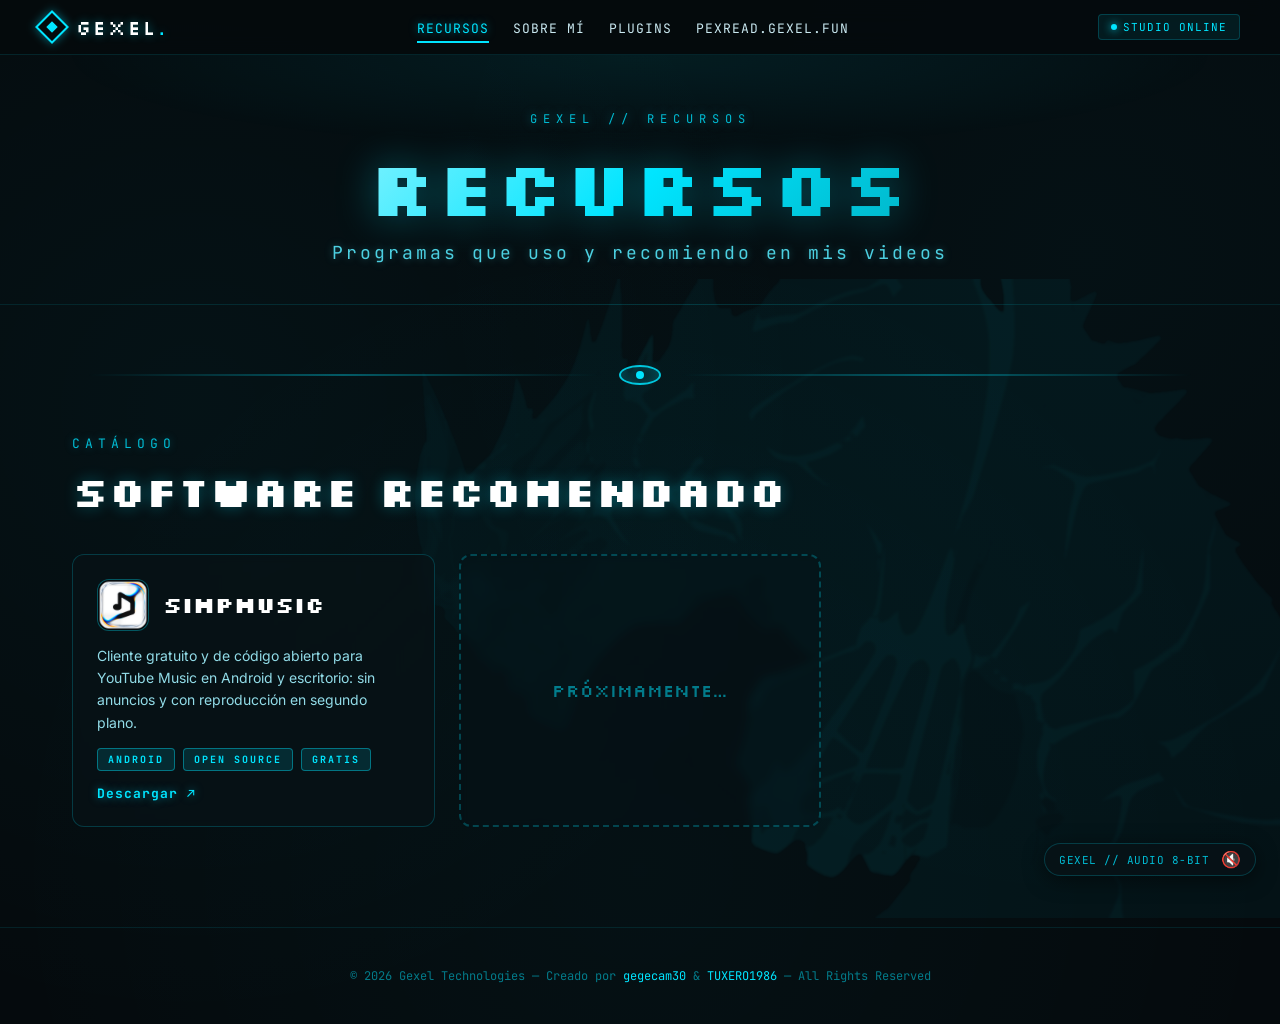
==== index.html @ 9b44a52d "Rediseño: Recursos como portada, Sobre mí y Plugins en páginas propias - index.html: sección Recurso" ====
<!DOCTYPE html>
<html lang="es">
<head>
  <meta charset="UTF-8" />
  <meta name="viewport" content="width=device-width, initial-scale=1.0" />
  <title>Recursos — Gexel</title>

  <link rel="icon" href="icon.ico" type="image/x-icon">

  <link rel="preconnect" href="https://fonts.googleapis.com" />
  <link rel="preconnect" href="https://fonts.gstatic.com" crossorigin />
  <link href="https://fonts.googleapis.com/css2?family=Silkscreen&family=JetBrains+Mono:wght@400;600;700&family=Inter:wght@300;400;500;600;700&display=swap" rel="stylesheet" />
  <link rel="stylesheet" href="site.css">

  <style>
    /* ── Recursos ── */
    .main-wrapper.resources-section {
      position: relative;
      z-index: 1;
    }
    .section-subtitle {
      color: #92dce8;
      font-size: 15px;
      line-height: 1.6;
      margin-bottom: 40px;
    }
    .resources-grid {
      display: grid;
      grid-template-columns: 1fr;
      gap: 24px;
    }
    @media (min-width: 700px)  { .resources-grid { grid-template-columns: repeat(2, 1fr); } }
    @media (min-width: 1020px) { .resources-grid { grid-template-columns: repeat(3, 1fr); } }

    .res-card {
      position: relative;
      display: flex;
      flex-direction: column;
      gap: 14px;
      min-width: 0;
      padding: 24px;
      border-radius: 12px;
      border: 1px solid rgba(0,229,255,0.2);
      background: rgba(8, 18, 23, 0.72);
      backdrop-filter: blur(4px);
      color: inherit;
      text-decoration: none;
      transition: transform 0.3s cubic-bezier(.34,1.56,.64,1), box-shadow 0.3s ease, border-color 0.3s ease;
    }
    .res-card:hover, .res-card:focus-visible {
      transform: translateY(-6px);
      border-color: rgba(0,229,255,0.8);
      box-shadow: 0 0 0 1px rgba(0,229,255,0.5), 0 0 30px rgba(0,229,255,0.25), 0 20px 40px rgba(0,0,0,0.6);
      outline: none;
    }
    .res-head { display: flex; align-items: center; gap: 14px; min-width: 0; }
    .res-icon {
      flex-shrink: 0;
      width: 52px;
      height: 52px;
      border-radius: 12px;
      border: 1px solid rgba(0,229,255,0.35);
      background: #050a0d;
      object-fit: cover;
    }
    .res-name {
      font-family: 'Silkscreen', cursive;
      font-size: 22px;
      color: #ffffff;
      overflow-wrap: anywhere;
    }
    .res-desc { font-size: 14px; color: #92dce8; line-height: 1.6; flex: 1; }
    .res-tags { display: flex; flex-wrap: wrap; gap: 8px; }
    .res-tag {
      font-family: 'JetBrains Mono', monospace;
      font-size: 10px;
      font-weight: bold;
      letter-spacing: 2px;
      text-transform: uppercase;
      background: rgba(0,229,255,0.12);
      border: 1px solid rgba(0,229,255,0.4);
      color: #00e5ff;
      padding: 4px 10px;
      border-radius: 4px;
    }
    .res-cta {
      font-family: 'JetBrains Mono', monospace;
      font-size: 13px;
      font-weight: bold;
      letter-spacing: 1px;
      color: #00e5ff;
      text-shadow: 0 0 8px rgba(0,229,255,0.5);
    }
    .res-card:hover .res-cta { color: #ffffff; }
    .res-card.is-soon {
      border: 2px dashed rgba(0,229,255,0.25);
      background: rgba(8, 18, 23, 0.35);
      align-items: center;
      justify-content: center;
      min-height: 200px;
      text-align: center;
      font-family: 'Silkscreen', cursive;
      font-size: 18px;
      color: rgba(0,229,255,0.5);
    }
    .res-card.is-soon:hover { transform: none; box-shadow: none; border-color: rgba(0,229,255,0.25); }

    .hero.hero-compact { padding: 56px 24px 40px; }
    .hero.hero-compact .hero-byline { margin-bottom: 0; }
    .section-subtitle { margin-bottom: 40px; }
    .res-icon { object-fit: cover; }
    @media (max-width: 640px) {
      .main-wrapper { padding: 0 20px 80px; }
      .hero.hero-compact { padding: 40px 20px 32px; }
    }
  </style>
</head>
<body>

  <div class="bg-silhouette" aria-hidden="true"></div>
  <div id="particles"></div>

  <audio id="bg-music" loop preload="auto"><source src="music/ambient.mp3" type="audio/mpeg"></audio>

  <div class="music-wrapper">
    <span class="music-credit">GEXEL // AUDIO 8-BIT</span>
    <button id="music-toggle" class="music-btn" title="Activar/Silenciar Música">
      <span id="music-icon">🔇</span>
    </button>
  </div>

  <nav class="nav-hud">
    <div class="nav-container">
      <a href="index.html" class="brand-group">
        <div class="brand-cube"></div>
        <div class="brand-title">GEXEL<span>.</span></div>
      </a>

      <ul class="nav-menu">
        <li><a href="index.html" aria-current="page">Recursos</a></li>
        <li><a href="sobre-mi.html">Sobre mí</a></li>
        <li><a href="plugins.html">Plugins</a></li>
        <li><a href="https://pexread.gexel.fun" target="_blank" rel="noopener">pexread.gexel.fun</a></li>
      </ul>

      <div class="nav-badge-status">
        <span class="status-dot-blink"></span>
        <span>STUDIO ONLINE</span>
      </div>
    </div>
  </nav>

  <header class="hero hero-compact">
    <p class="hero-eyebrow">GEXEL // RECURSOS</p>
    <h1 class="hero-title">Recursos</h1>
    <p class="hero-byline">Programas que uso y recomiendo en mis videos</p>
  </header>

  <div class="warden-divider"><div class="divider-eye"></div></div>

  <main class="main-wrapper resources-section">
    <p class="section-eyebrow">Catálogo</p>
    <h2 class="section-headline">Software recomendado</h2>
    <div class="resources-grid" id="resources-grid"></div>
    <noscript><p class="section-subtitle">Activa JavaScript para ver los recursos. Mientras tanto: <a href="https://github.com/maxrave-dev/SimpMusic/releases/latest" style="color:#00e5ff">SimpMusic</a>.</p></noscript>
  </main>

  <footer>
    &copy; 2026 Gexel Technologies &mdash; Creado por <a href="https://github.com/gegecam30" target="_blank" rel="noopener">gegecam30</a> &amp; <a href="https://github.com/TUXERO1986" target="_blank" rel="noopener">TUXERO1986</a> &mdash; All Rights Reserved
  </footer>

  <script src="site.js"></script>
  <script>
    // ─────────────────────────────────────────────────────────────
    // RECURSOS: para agregar un programa nuevo, copia un bloque { ... }
    // dentro de este array y cambia sus datos. Nada más.
    //   name        → nombre que se muestra
    //   description → descripción corta en español
    //   url         → enlace al que va toda la tarjeta (se abre en pestaña nueva)
    //   icon        → URL o ruta (p. ej. 'img/mi-icono.png', guárdalo en img/); si falla, se usa la inicial
    //   tags        → etiquetas pequeñas, ej. ['Android', 'Gratis']
    //   cta         → (opcional) texto del botón, por defecto 'Descargar ↗'
    // La tarjeta "Próximamente…" se agrega sola al final.
    // ─────────────────────────────────────────────────────────────
    const RESOURCES = [
      {
        name: 'SimpMusic',
        description: 'Cliente gratuito y de código abierto para YouTube Music en Android y escritorio: sin anuncios y con reproducción en segundo plano.',
        url: 'https://github.com/maxrave-dev/SimpMusic/releases/latest',
        icon: 'img/simpmusic.png',
        tags: ['Android', 'Open Source', 'Gratis'],
      },
      // { name: '', description: '', url: '', icon: '', tags: [] },
    ];

    (function renderResources() {
      const grid = document.getElementById('resources-grid');
      if (!grid) return;

      RESOURCES.forEach((r) => {
        const a = document.createElement('a');
        a.className = 'res-card';
        a.href = r.url;
        a.target = '_blank';
        a.rel = 'noopener';

        const head = document.createElement('div');
        head.className = 'res-head';

        const img = document.createElement('img');
        img.className = 'res-icon';
        img.alt = '';
        img.loading = 'lazy';
        img.referrerPolicy = 'no-referrer';
        img.onerror = () => {
          const ph = document.createElement('div');
          ph.className = 'res-icon';
          ph.style.cssText = 'display:flex;align-items:center;justify-content:center;font-family:Silkscreen,cursive;font-size:22px;color:#00e5ff';
          ph.textContent = (r.name || '?').charAt(0).toUpperCase();
          img.replaceWith(ph);
        };
        img.src = r.icon || '';

        const name = document.createElement('h3');
        name.className = 'res-name';
        name.textContent = r.name;
        head.append(img, name);

        const desc = document.createElement('p');
        desc.className = 'res-desc';
        desc.textContent = r.description;

        const tags = document.createElement('div');
        tags.className = 'res-tags';
        (r.tags || []).forEach((t) => {
          const span = document.createElement('span');
          span.className = 'res-tag';
          span.textContent = t;
          tags.appendChild(span);
        });

        const cta = document.createElement('span');
        cta.className = 'res-cta';
        cta.textContent = r.cta || 'Descargar ↗';

        a.append(head, desc, tags, cta);
        grid.appendChild(a);
      });

      const soon = document.createElement('div');
      soon.className = 'res-card is-soon';
      soon.textContent = 'Próximamente…';
      grid.appendChild(soon);
    })();

  </script>
</body>
</html>
---- site.css ----
/* CSS compartido del sitio Gexel (index, sobre-mi, plugins) */
  *, *::before, *::after { 
    box-sizing: border-box; 
    margin: 0; 
    padding: 0; 
  }

  /* ── Custom Fonts ── */
  @font-face { 
    font-family: 'Galactic'; 
    src: url('fonts/minecraft-enchantment.ttf') format('truetype'); 
  }

  :root {
    --bg: #050a0d;
    --bg-card: #081217;
    --cyan: #00e5ff;
    --cyan-dim: #00bcd4;
    --cyan-glow: rgba(0, 229, 255, 0.45);
    --border-cyan: rgba(0, 229, 255, 0.2);
    --border-hover: rgba(0, 229, 255, 0.8);
    --text-main: #c9e8f0;
    --text-light: #ffffff;
    --text-muted: #5e8c97;
  }

  body {
    background: var(--bg);
    color: var(--text-main);
    font-family: 'Inter', sans-serif;
    min-height: 100vh;
    overflow-x: hidden;
    background-image: 
    radial-gradient(circle at 15% 40%, rgba(0, 229, 255, 0.04) 0%, transparent 50%),
    radial-gradient(circle at 85% 25%, rgba(0, 188, 212, 0.04) 0%, transparent 50%),
    radial-gradient(circle at 50% 85%, rgba(0, 229, 255, 0.03) 0%, transparent 60%);
    position: relative;
  }
  /* ── Floating Particles ── */
  #particles { 
    position: fixed; 
    inset: 0; 
    pointer-events: none; 
    z-index: 0; 
  }
  
  .particle {
    position: absolute; 
    width: 3px; 
    height: 3px; 
    background: var(--cyan);
    border-radius: 50%; 
    opacity: 0; 
    box-shadow: 0 0 8px 2px rgba(0, 229, 255, 0.6);
    animation: floatUp linear infinite;
  }
  
  @keyframes floatUp {
    0%   { transform: translateY(100vh) translateX(0px); opacity: 0; }
    10%  { opacity: 0.8; }
    90%  { opacity: 0.3; }
    100% { transform: translateY(-120px) translateX(40px); opacity: 0; }
  }

  /* ── Audio Control Widget ── */
  .music-wrapper {
    position: fixed;
    bottom: 24px;
    right: 24px;
    z-index: 100;
    display: flex;
    align-items: center;
    gap: 12px;
    background: rgba(8, 18, 23, 0.85);
    border: 1px solid var(--border-cyan);
    padding: 6px 14px;
    border-radius: 30px;
    backdrop-filter: blur(8px);
    box-shadow: 0 4px 20px rgba(0, 0, 0, 0.5);
    transition: all 0.3s ease;
  }

  .music-wrapper.is-active {
    border-color: var(--cyan);
    box-shadow: 0 0 15px rgba(0, 229, 255, 0.3);
  }

  .music-credit {
    font-family: 'JetBrains Mono', monospace;
    font-size: 11px;
    color: var(--cyan-dim);
    letter-spacing: 0.5px;
  }

  .music-btn {
    background: transparent;
    border: none;
    font-size: 16px;
    cursor: pointer;
    display: flex;
    align-items: center;
    justify-content: center;
    transition: transform 0.2s;
  }

  .music-btn:hover {
    transform: scale(1.15);
  }

  /* ── Top Navigation HUD (compartida) ── */
  .nav-hud {
    position: sticky;
    top: 0;
    z-index: 90;
    backdrop-filter: blur(12px);
    background: rgba(5, 10, 13, 0.82);
    border-bottom: 1px solid rgba(0, 229, 255, 0.12);
    padding: 14px 32px;
  }
  .nav-container {
    max-width: 1200px;
    margin: 0 auto;
    display: flex;
    align-items: center;
    justify-content: space-between;
    gap: 16px;
  }
  .brand-group { display: flex; align-items: center; gap: 12px; text-decoration: none; }
  .brand-cube {
    width: 24px; height: 24px;
    border: 2px solid var(--cyan);
    box-shadow: 0 0 10px var(--cyan-glow);
    display: flex; align-items: center; justify-content: center;
    transform: rotate(45deg);
  }
  .brand-cube::after { content: ''; width: 8px; height: 8px; background: var(--cyan); }
  .brand-title {
    font-family: 'Silkscreen', cursive;
    font-size: 20px; letter-spacing: 2px;
    color: var(--text-light);
    text-shadow: 0 0 10px var(--cyan-glow);
  }
  .brand-title span { color: var(--cyan); }
  .nav-menu { display: flex; align-items: center; gap: 24px; list-style: none; }
  .nav-menu a {
    font-family: 'JetBrains Mono', monospace;
    font-size: 13px;
    color: var(--text-main);
    text-decoration: none;
    letter-spacing: 1px;
    text-transform: uppercase;
    padding: 4px 0;
    border-bottom: 2px solid transparent;
    transition: color 0.2s ease, border-color 0.2s ease;
  }
  .nav-menu a:hover { color: var(--cyan); text-shadow: 0 0 8px rgba(0, 229, 255, 0.6); }
  .nav-menu a[aria-current="page"] {
    color: var(--cyan);
    border-bottom-color: var(--cyan);
    text-shadow: 0 0 8px rgba(0, 229, 255, 0.5);
  }
  .nav-badge-status {
    display: inline-flex; align-items: center; gap: 6px;
    background: rgba(0, 229, 255, 0.08);
    border: 1px solid var(--border-cyan);
    padding: 5px 12px; border-radius: 4px;
    font-family: 'JetBrains Mono', monospace;
    font-size: 11px; color: var(--cyan);
    text-transform: uppercase; letter-spacing: 1px;
  }
  .status-dot-blink {
    width: 6px; height: 6px; border-radius: 50%;
    background: var(--cyan); box-shadow: 0 0 8px var(--cyan);
    animation: blink 1.8s infinite;
  }
  @media (max-width: 1000px) { .nav-badge-status { display: none; } }
  @media (max-width: 760px) {
    .nav-hud { padding: 10px 16px; }
    .nav-container { flex-wrap: wrap; justify-content: center; row-gap: 8px; }
    .nav-menu { width: 100%; flex-wrap: wrap; justify-content: center; gap: 4px 16px; }
    .nav-menu a { font-size: 12px; }
  }
  /* ── Hero Section (Non-Generic HUD Style) ── */
  .hero {
    position: relative;
    z-index: 1;
    padding: 80px 24px 60px;
    text-align: center;
    background: radial-gradient(ellipse 65% 55% at 50% 0%, rgba(0, 229, 255, 0.08) 0%, transparent 70%);
    border-bottom: 1px solid rgba(0, 229, 255, 0.1);
  }

  .hero-eyebrow {
    font-family: 'JetBrains Mono', monospace;
    font-size: 12px;
    letter-spacing: 6px;
    color: var(--cyan-dim);
    text-transform: uppercase;
    margin-bottom: 18px;
    text-shadow: 0 0 10px rgba(0, 188, 212, 0.5);
  }

  .hero-title {
    font-family: 'Silkscreen', cursive;
    font-size: clamp(38px, 6vw, 76px);
    letter-spacing: 2px;
    line-height: 1.1;
    margin-bottom: 12px;
    background: linear-gradient(135deg, #ffffff 0%, #00e5ff 50%, #00838f 100%);
    -webkit-background-clip: text;
    -webkit-text-fill-color: transparent;
    background-clip: text;
    filter: drop-shadow(0 0 20px rgba(0, 229, 255, 0.35));
  }

  .hero-byline {
    font-family: 'JetBrains Mono', monospace;
    font-size: clamp(14px, 1.8vw, 18px);
    letter-spacing: 3px;
    color: #4dd0e1;
    margin-bottom: 40px;
    text-shadow: 0 0 8px rgba(77, 208, 225, 0.4);
  }

  /* ── Hero Intro Terminal Box (Custom Interactive) ── */
  .hero-intro-box {
    margin: 0 auto;
    max-width: 760px;
    min-height: 96px;
    background: rgba(0, 229, 255, 0.03);
    border: 1px solid rgba(0, 229, 255, 0.2);
    border-radius: 8px;
    padding: 24px 36px;
    display: flex;
    align-items: center;
    justify-content: center;
    box-shadow: inset 0 0 25px rgba(0, 229, 255, 0.03), 0 0 25px rgba(0, 0, 0, 0.6);
    position: relative;
  }

  .intro-text {
    font-family: 'Inter', sans-serif;
    font-size: 16px;
    line-height: 1.8;
    color: #bdf2fb;
    letter-spacing: 0.3px;
  }

  .cursor-blink {
    display: inline-block;
    width: 8px;
    height: 1em;
    background: var(--cyan);
    margin-left: 4px;
    vertical-align: middle;
    animation: blink 0.8s step-end infinite;
    box-shadow: 0 0 8px var(--cyan);
  }

  @keyframes blink {
    0%, 100% { opacity: 1; }
    50% { opacity: 0; }
  }

  .is-enchanting {
    font-family: 'Galactic', sans-serif !important;
    font-size: 19px;
    letter-spacing: 3px;
  }

  /* Note block easter egg */
  .note-block-container {
    position: absolute;
    left: -90px;
    top: 50%;
    transform: translateY(-50%);
    display: flex;
    flex-direction: column;
    align-items: center;
    gap: 6px;
    z-index: 10;
  }

  .click-me-text {
    font-family: 'Silkscreen', cursive;
    font-size: 10px;
    color: var(--cyan);
    text-shadow: 0 0 8px rgba(0, 229, 255, 0.6);
    animation: bounceText 1.5s infinite;
  }

  @keyframes bounceText {
    0%, 100% { transform: translateY(0); }
    50% { transform: translateY(-4px); }
  }

  .note-block {
    width: 56px;
    height: 56px;
    background-image: url('note-block.png');
    background-size: cover;
    image-rendering: pixelated;
    cursor: pointer;
    transition: filter 0.2s, transform 0.2s;
  }

  .note-block:hover {
    filter: brightness(1.25);
    transform: scale(1.05);
  }

  .note-block.hit {
    animation: blockJump 0.2s ease-out;
  }

  @keyframes blockJump {
    0% { transform: translateY(0); }
    50% { transform: translateY(-12px); }
    100% { transform: translateY(0); }
  }

  .pixel-sprite {
    position: absolute;
    right: -36px;
    top: -28px;
    width: 64px;
    height: 64px;
    background: url('sprite.png') left center;
    animation: playSprite 0.8s steps(4) infinite;
    z-index: 5;
    filter: drop-shadow(0 0 8px rgba(0, 229, 255, 0.5));
  }

  @keyframes playSprite {
    100% { background-position: -256px; }
  }

  /* ── Warden Glowing Eye Divider ── */
  .warden-divider {
    position: relative;
    z-index: 1;
    display: flex;
    align-items: center;
    gap: 20px;
    padding: 0 48px;
    margin: 60px 0 50px;
    max-width: 1200px;
    margin-left: auto;
    margin-right: auto;
  }

  .warden-divider::before,
  .warden-divider::after {
    content: '';
    flex: 1;
    height: 2px;
    background: linear-gradient(90deg, transparent, rgba(0,229,255,0.35), transparent);
  }

  .divider-eye {
    flex-shrink: 0;
    width: 42px;
    height: 20px;
    border: 2px solid rgba(0, 229, 255, 0.85);
    border-radius: 50%;
    position: relative;
    box-shadow: 0 0 15px rgba(0, 229, 255, 0.25) inset;
  }

  .divider-eye::after {
    content: '';
    position: absolute;
    top: 50%;
    left: 50%;
    transform: translate(-50%, -50%);
    width: 8px;
    height: 8px;
    background: var(--cyan);
    border-radius: 50%;
    animation: eyePulse 3s ease-in-out infinite;
  }

  @keyframes eyePulse {
    0%, 100% { opacity: 1; box-shadow: 0 0 10px var(--cyan), 0 0 20px rgba(0,229,255,0.7); }
    50% { opacity: 0.15; box-shadow: none; }
  }
  /* ── Main Container ── */
  .main-wrapper {
    max-width: 1200px;
    margin: 0 auto;
    padding: 0 32px 100px;
    position: relative;
    z-index: 1;
  }

  /* Section Labels & Headers */
  .section-eyebrow {
    font-family: 'JetBrains Mono', monospace;
    font-size: 13px;
    letter-spacing: 5px;
    color: var(--cyan-dim);
    text-transform: uppercase;
    margin-bottom: 12px;
    text-shadow: 0 0 8px rgba(0, 188, 212, 0.4);
  }

  .section-headline {
    font-family: 'Silkscreen', cursive;
    font-size: clamp(28px, 4vw, 42px);
    color: #ffffff;
    margin-bottom: 36px;
    text-shadow: 0 0 15px rgba(0, 229, 255, 0.3);
  }
  .action-btn-primary {
    display: inline-flex;
    align-items: center;
    gap: 8px;
    padding: 12px 24px;
    background: var(--cyan);
    color: #050a0d;
    font-family: 'JetBrains Mono', monospace;
    font-size: 13px;
    font-weight: 700;
    text-decoration: none;
    text-transform: uppercase;
    letter-spacing: 1px;
    border-radius: 4px;
    transition: all 0.25s ease;
    box-shadow: 0 0 15px rgba(0, 229, 255, 0.35);
    border: none;
    cursor: pointer;
  }

  .action-btn-primary:hover {
    background: #fff;
    box-shadow: 0 0 25px rgba(0, 229, 255, 0.6);
    transform: translateY(-2px);
  }

  .action-btn-outline {
    display: inline-flex;
    align-items: center;
    gap: 8px;
    padding: 12px 20px;
    background: rgba(5, 10, 13, 0.85);
    border: 1px solid var(--border-cyan);
    color: var(--cyan);
    font-family: 'JetBrains Mono', monospace;
    font-size: 13px;
    text-decoration: none;
    text-transform: uppercase;
    letter-spacing: 1px;
    border-radius: 4px;
    transition: all 0.25s ease;
  }

  .action-btn-outline:hover {
    border-color: var(--cyan);
    background: rgba(0, 229, 255, 0.08);
    transform: translateY(-2px);
  }
  /* ── Modal Copy Email ── */
  .modal-overlay {
    position: fixed;
    inset: 0;
    background: rgba(3, 8, 11, 0.92);
    backdrop-filter: blur(8px);
    z-index: 999;
    display: flex;
    align-items: center;
    justify-content: center;
    opacity: 0;
    pointer-events: none;
    transition: opacity 0.3s ease;
  }

  .modal-overlay.active {
    opacity: 1;
    pointer-events: auto;
  }

  .modal-content {
    background: #081217;
    border: 2px solid var(--cyan);
    border-radius: 12px;
    padding: 40px;
    text-align: center;
    max-width: 480px;
    width: 90%;
    box-shadow: 0 0 45px rgba(0, 229, 255, 0.25);
  }

  .modal-title {
    font-family: 'Silkscreen', cursive;
    font-size: 22px;
    color: #fff;
    margin-bottom: 12px;
  }

  .modal-msg {
    font-size: 14px;
    color: #bdf2fb;
    margin-bottom: 24px;
  }

  .copy-input-row {
    display: flex;
    border: 1px solid var(--border-cyan);
    border-radius: 4px;
    overflow: hidden;
    margin-bottom: 24px;
  }

  .copy-input {
    flex: 1;
    padding: 12px;
    background: rgba(0, 0, 0, 0.5);
    border: none;
    color: var(--cyan);
    font-family: 'JetBrains Mono', monospace;
    font-size: 13px;
    outline: none;
  }

  .copy-action-btn {
    background: var(--cyan);
    color: #050a0d;
    border: none;
    padding: 0 20px;
    font-family: 'Silkscreen', cursive;
    font-size: 12px;
    cursor: pointer;
    transition: background 0.2s;
  }

  .copy-action-btn:hover {
    background: #fff;
  }

  .modal-close-link {
    background: transparent;
    border: none;
    color: rgba(0, 229, 255, 0.5);
    font-family: 'JetBrains Mono', monospace;
    font-size: 11px;
    cursor: pointer;
    text-decoration: underline;
  }
  /* ── Footer ── */
  footer {
    text-align: center;
    padding: 40px 20px;
    border-top: 1px solid rgba(0,229,255,0.1);
    font-family: 'JetBrains Mono', monospace;
    font-size: 12px;
    color: rgba(0,229,255,0.5);
    position: relative;
    z-index: 1;
  }

  footer a {
    color: var(--cyan);
    text-decoration: none;
  }

  /* ── Silueta decorativa de fondo ── */
  .bg-silhouette {
    position: fixed;
    right: -4vw;
    bottom: -2vh;
    width: min(75vw, 1100px);
    aspect-ratio: 1100 / 732;
    background: url('img/kaiju-silhouette.png') no-repeat right bottom / contain;
    opacity: 0.07;
    pointer-events: none;
    z-index: 0;
  }
  @media (max-width: 640px) {
    .bg-silhouette { width: 150vw; right: -45vw; opacity: 0.06; }
  }

  @media (max-width: 860px) {
    .note-block-container { display: none; }
    .pixel-sprite { display: none; }
    .warden-divider { padding: 0 20px; }
  }
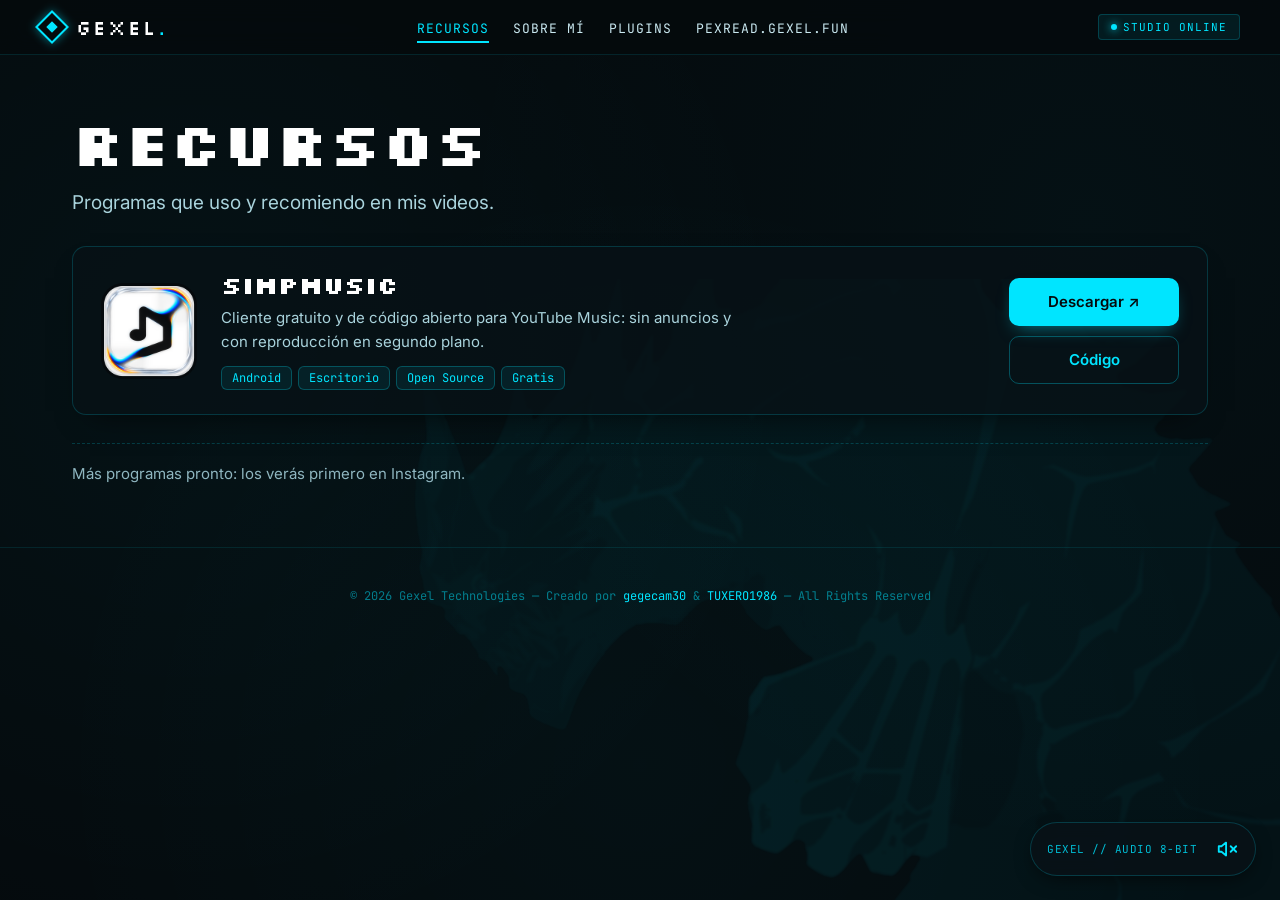
==== commit 42f84045: "Pulido de diseño: Recursos mobile-first y capa compartida - Recursos: un solo título, fila de SimpMu" ====
--- a/index.html
+++ b/index.html
@@ -4,115 +4,205 @@
   <meta charset="UTF-8" />
   <meta name="viewport" content="width=device-width, initial-scale=1.0" />
   <title>Recursos — Gexel</title>
+  <meta name="description" content="Programas que uso y recomiendo en mis videos." />
 
   <link rel="icon" href="icon.ico" type="image/x-icon">
 
   <link rel="preconnect" href="https://fonts.googleapis.com" />
   <link rel="preconnect" href="https://fonts.gstatic.com" crossorigin />
-  <link href="https://fonts.googleapis.com/css2?family=Silkscreen&family=JetBrains+Mono:wght@400;600;700&family=Inter:wght@300;400;500;600;700&display=swap" rel="stylesheet" />
+  <link href="https://fonts.googleapis.com/css2?family=Silkscreen&family=JetBrains+Mono:wght@400;600&family=Inter:wght@400;500;600;700&display=swap" rel="stylesheet" />
   <link rel="stylesheet" href="site.css">
 
   <style>
-    /* ── Recursos ── */
-    .main-wrapper.resources-section {
+    :root {
+      --ease-out: cubic-bezier(0.16, 1, 0.3, 1);
+      --text-soft: #a9d3dc;   /* ~11:1 sobre #050a0d */
+    }
+
+    /* ── Cabecera de página ── */
+    .page-head {
       position: relative;
       z-index: 1;
-    }
-    .section-subtitle {
-      color: #92dce8;
+      max-width: 1200px;
+      margin: 0 auto;
+      padding: 56px 32px 28px;
+    }
+    .page-title {
+      font-family: 'Silkscreen', cursive;
+      font-size: clamp(34px, 7vw, 60px);
+      line-height: 1.05;
+      letter-spacing: 0;
+      color: #fff;
+      margin-bottom: 14px;
+      text-wrap: balance;
+    }
+    .page-lede {
+      font-family: 'Inter', sans-serif;
+      font-size: clamp(16px, 2.2vw, 19px);
+      line-height: 1.6;
+      color: var(--text-soft);
+      max-width: 52ch;
+    }
+
+    /* ── Lista de recursos ── */
+    .resources {
+      position: relative;
+      z-index: 1;
+      max-width: 1200px;
+      margin: 0 auto;
+      padding: 0 32px 64px;
+    }
+    .res-filters {
+      display: flex;
+      flex-wrap: wrap;
+      gap: 8px;
+      margin-bottom: 20px;
+    }
+    .res-filters[hidden] { display: none; }
+    .chip-btn {
+      font-family: 'Inter', sans-serif;
+      font-size: 14px;
+      font-weight: 500;
+      min-height: 40px;
+      padding: 0 16px;
+      border-radius: 999px;
+      border: 1px solid rgba(0, 229, 255, 0.25);
+      background: transparent;
+      color: var(--text-soft);
+      cursor: pointer;
+      transition: background 0.2s ease, color 0.2s ease, border-color 0.2s ease;
+    }
+    .chip-btn:hover { border-color: rgba(0, 229, 255, 0.6); color: #fff; }
+    .chip-btn[aria-pressed="true"] { background: var(--cyan); color: #050a0d; border-color: var(--cyan); font-weight: 600; }
+
+    .res-list { display: grid; grid-template-columns: 1fr; gap: 16px; }
+
+    .res {
+      display: grid;
+      grid-template-columns: 72px 1fr;
+      gap: 16px 18px;
+      align-items: start;
+      padding: 20px;
+      background: rgba(8, 18, 23, 0.82);
+      border: 1px solid rgba(0, 229, 255, 0.18);
+      border-radius: 14px;
+      box-shadow: 0 14px 30px -18px rgba(0, 0, 0, 0.8);
+      transition: transform 0.25s var(--ease-out), border-color 0.25s ease, box-shadow 0.25s ease;
+    }
+    .res:hover {
+      transform: translateY(-2px);
+      border-color: rgba(0, 229, 255, 0.5);
+      box-shadow: 0 18px 34px -16px rgba(0, 0, 0, 0.9);
+    }
+    .res[hidden] { display: none; }
+    .res-icon {
+      width: 72px;
+      height: 72px;
+      border-radius: 16px;
+      object-fit: cover;
+      background: #050a0d;
+      transition: transform 0.4s var(--ease-out);
+    }
+    .res:hover .res-icon { transform: scale(1.04); }
+    .res-icon.is-fallback {
+      display: flex; align-items: center; justify-content: center;
+      font-family: 'Silkscreen', cursive; font-size: 30px; color: var(--cyan);
+      border: 1px solid rgba(0, 229, 255, 0.3);
+    }
+    .res-body { min-width: 0; }
+    .res-name {
+      font-family: 'Silkscreen', cursive;
+      font-size: 24px;
+      line-height: 1.2;
+      color: #fff;
+      margin-bottom: 6px;
+      overflow-wrap: anywhere;
+    }
+    .res-desc {
       font-size: 15px;
       line-height: 1.6;
-      margin-bottom: 40px;
-    }
-    .resources-grid {
-      display: grid;
-      grid-template-columns: 1fr;
-      gap: 24px;
-    }
-    @media (min-width: 700px)  { .resources-grid { grid-template-columns: repeat(2, 1fr); } }
-    @media (min-width: 1020px) { .resources-grid { grid-template-columns: repeat(3, 1fr); } }
-
-    .res-card {
-      position: relative;
-      display: flex;
-      flex-direction: column;
-      gap: 14px;
-      min-width: 0;
-      padding: 24px;
-      border-radius: 12px;
-      border: 1px solid rgba(0,229,255,0.2);
-      background: rgba(8, 18, 23, 0.72);
-      backdrop-filter: blur(4px);
-      color: inherit;
-      text-decoration: none;
-      transition: transform 0.3s cubic-bezier(.34,1.56,.64,1), box-shadow 0.3s ease, border-color 0.3s ease;
-    }
-    .res-card:hover, .res-card:focus-visible {
-      transform: translateY(-6px);
-      border-color: rgba(0,229,255,0.8);
-      box-shadow: 0 0 0 1px rgba(0,229,255,0.5), 0 0 30px rgba(0,229,255,0.25), 0 20px 40px rgba(0,0,0,0.6);
-      outline: none;
-    }
-    .res-head { display: flex; align-items: center; gap: 14px; min-width: 0; }
-    .res-icon {
-      flex-shrink: 0;
-      width: 52px;
-      height: 52px;
-      border-radius: 12px;
-      border: 1px solid rgba(0,229,255,0.35);
-      background: #050a0d;
-      object-fit: cover;
-    }
-    .res-name {
-      font-family: 'Silkscreen', cursive;
-      font-size: 22px;
-      color: #ffffff;
-      overflow-wrap: anywhere;
-    }
-    .res-desc { font-size: 14px; color: #92dce8; line-height: 1.6; flex: 1; }
-    .res-tags { display: flex; flex-wrap: wrap; gap: 8px; }
+      color: var(--text-soft);
+      max-width: 60ch;
+      margin-bottom: 12px;
+    }
+    .res-tags { display: flex; flex-wrap: wrap; gap: 6px; list-style: none; }
     .res-tag {
       font-family: 'JetBrains Mono', monospace;
-      font-size: 10px;
-      font-weight: bold;
-      letter-spacing: 2px;
-      text-transform: uppercase;
-      background: rgba(0,229,255,0.12);
-      border: 1px solid rgba(0,229,255,0.4);
-      color: #00e5ff;
-      padding: 4px 10px;
-      border-radius: 4px;
-    }
-    .res-cta {
-      font-family: 'JetBrains Mono', monospace;
-      font-size: 13px;
-      font-weight: bold;
-      letter-spacing: 1px;
-      color: #00e5ff;
-      text-shadow: 0 0 8px rgba(0,229,255,0.5);
-    }
-    .res-card:hover .res-cta { color: #ffffff; }
-    .res-card.is-soon {
-      border: 2px dashed rgba(0,229,255,0.25);
-      background: rgba(8, 18, 23, 0.35);
+      font-size: 12px;
+      color: var(--cyan);
+      background: rgba(0, 229, 255, 0.08);
+      border: 1px solid rgba(0, 229, 255, 0.25);
+      padding: 3px 10px;
+      border-radius: 6px;
+    }
+    .res-actions {
+      grid-column: 1 / -1;
+      display: flex;
+      gap: 10px;
+    }
+    .btn {
+      display: inline-flex;
       align-items: center;
       justify-content: center;
-      min-height: 200px;
-      text-align: center;
-      font-family: 'Silkscreen', cursive;
-      font-size: 18px;
-      color: rgba(0,229,255,0.5);
-    }
-    .res-card.is-soon:hover { transform: none; box-shadow: none; border-color: rgba(0,229,255,0.25); }
-
-    .hero.hero-compact { padding: 56px 24px 40px; }
-    .hero.hero-compact .hero-byline { margin-bottom: 0; }
-    .section-subtitle { margin-bottom: 40px; }
-    .res-icon { object-fit: cover; }
+      gap: 8px;
+      min-height: 48px;
+      padding: 0 22px;
+      border-radius: 10px;
+      font-family: 'Inter', sans-serif;
+      font-size: 15px;
+      font-weight: 600;
+      text-decoration: none;
+      transition: transform 0.18s var(--ease-out), background 0.2s ease, border-color 0.2s ease, box-shadow 0.2s ease;
+    }
+    .btn-primary {
+      flex: 1;
+      background: var(--cyan);
+      color: #050a0d;
+      box-shadow: 0 8px 18px -8px rgba(0, 229, 255, 0.55);
+    }
+    .btn-primary:hover { background: #5cf0ff; transform: translateY(-1px); box-shadow: 0 12px 22px -8px rgba(0, 229, 255, 0.6); }
+    .btn-primary:active { transform: translateY(1px) scale(0.98); box-shadow: none; }
+    .btn-quiet {
+      color: var(--cyan);
+      border: 1px solid rgba(0, 229, 255, 0.3);
+      background: transparent;
+    }
+    .btn-quiet:hover { background: rgba(0, 229, 255, 0.1); border-color: rgba(0, 229, 255, 0.6); }
+    .btn-quiet:active { transform: scale(0.98); }
+
+    .res-soon {
+      margin-top: 28px;
+      padding-top: 20px;
+      border-top: 1px dashed rgba(0, 229, 255, 0.2);
+      font-size: 15px;
+      color: #8fb6c0;
+    }
+
+    @media (min-width: 720px) {
+      .res {
+        grid-template-columns: 96px 1fr auto;
+        align-items: center;
+        padding: 24px 28px;
+        gap: 24px;
+      }
+      .res-icon { width: 96px; height: 96px; border-radius: 22px; }
+      .res-icon.is-fallback { font-size: 40px; }
+      .res-actions { grid-column: auto; flex-direction: column; min-width: 170px; }
+      .btn-primary { flex: none; }
+    }
     @media (max-width: 640px) {
-      .main-wrapper { padding: 0 20px 80px; }
-      .hero.hero-compact { padding: 40px 20px 32px; }
-    }
+      .page-head { padding: 32px 20px 20px; }
+      .resources { padding: 0 20px 48px; }
+    }
+
+    /* ── Entrada (una sola, al cargar) ── */
+    @keyframes rise {
+      from { opacity: 0.35; transform: translateY(14px); }
+      to   { opacity: 1; transform: none; }
+    }
+    .page-head > * { animation: rise 0.7s var(--ease-out) both; }
+    .page-head > .page-lede { animation-delay: 0.08s; }
+    .res, .res-soon { animation: rise 0.7s var(--ease-out) both; animation-delay: calc(0.16s + var(--i, 0) * 0.08s); }
   </style>
 </head>
 <body>
@@ -124,14 +214,14 @@
 
   <div class="music-wrapper">
     <span class="music-credit">GEXEL // AUDIO 8-BIT</span>
-    <button id="music-toggle" class="music-btn" title="Activar/Silenciar Música">
-      <span id="music-icon">🔇</span>
+    <button id="music-toggle" class="music-btn" type="button">
+      <span id="music-icon"></span>
     </button>
   </div>
 
   <nav class="nav-hud">
     <div class="nav-container">
-      <a href="index.html" class="brand-group">
+      <a href="index.html" class="brand-group" aria-label="Gexel, inicio">
         <div class="brand-cube"></div>
         <div class="brand-title">GEXEL<span>.</span></div>
       </a>
@@ -140,7 +230,7 @@
         <li><a href="index.html" aria-current="page">Recursos</a></li>
         <li><a href="sobre-mi.html">Sobre mí</a></li>
         <li><a href="plugins.html">Plugins</a></li>
-        <li><a href="https://pexread.gexel.fun" target="_blank" rel="noopener">pexread.gexel.fun</a></li>
+        <li class="nav-ext"><a href="https://pexread.gexel.fun" target="_blank" rel="noopener">pexread.gexel.fun</a></li>
       </ul>
 
       <div class="nav-badge-status">
@@ -150,19 +240,16 @@
     </div>
   </nav>
 
-  <header class="hero hero-compact">
-    <p class="hero-eyebrow">GEXEL // RECURSOS</p>
-    <h1 class="hero-title">Recursos</h1>
-    <p class="hero-byline">Programas que uso y recomiendo en mis videos</p>
+  <header class="page-head">
+    <h1 class="page-title">Recursos</h1>
+    <p class="page-lede">Programas que uso y recomiendo en mis videos.</p>
   </header>
 
-  <div class="warden-divider"><div class="divider-eye"></div></div>
-
-  <main class="main-wrapper resources-section">
-    <p class="section-eyebrow">Catálogo</p>
-    <h2 class="section-headline">Software recomendado</h2>
-    <div class="resources-grid" id="resources-grid"></div>
-    <noscript><p class="section-subtitle">Activa JavaScript para ver los recursos. Mientras tanto: <a href="https://github.com/maxrave-dev/SimpMusic/releases/latest" style="color:#00e5ff">SimpMusic</a>.</p></noscript>
+  <main class="resources">
+    <div class="res-filters" id="res-filters" role="group" aria-label="Filtrar por categoría" hidden></div>
+    <div class="res-list" id="res-list"></div>
+    <noscript><p class="res-soon">Activa JavaScript para ver la lista. Mientras tanto: <a href="https://github.com/maxrave-dev/SimpMusic/releases/latest" style="color:#00e5ff">SimpMusic</a>.</p></noscript>
+    <p class="res-soon" id="res-soon" style="--i: 2">Más programas pronto: los verás primero en Instagram.</p>
   </main>
 
   <footer>
@@ -175,84 +262,101 @@
     // RECURSOS: para agregar un programa nuevo, copia un bloque { ... }
     // dentro de este array y cambia sus datos. Nada más.
     //   name        → nombre que se muestra
-    //   description → descripción corta en español
-    //   url         → enlace al que va toda la tarjeta (se abre en pestaña nueva)
-    //   icon        → URL o ruta (p. ej. 'img/mi-icono.png', guárdalo en img/); si falla, se usa la inicial
-    //   tags        → etiquetas pequeñas, ej. ['Android', 'Gratis']
-    //   cta         → (opcional) texto del botón, por defecto 'Descargar ↗'
-    // La tarjeta "Próximamente…" se agrega sola al final.
+    //   description → una línea corta en español
+    //   url         → enlace del botón principal "Descargar" (pestaña nueva)
+    //   repo        → (opcional) enlace del botón "Código"; si falta, no se muestra
+    //   icon        → ruta de la imagen (p. ej. 'img/mi-app.png', guárdala en img/);
+    //                 si falla, se usa la inicial del nombre
+    //   tags        → chips pequeños, ej. ['Android', 'Gratis']
+    //   category    → (opcional) ej. 'Música'. Si hay 2 o más categorías distintas,
+    //                 aparecen botones de filtro arriba automáticamente.
+    //   cta         → (opcional) texto del botón principal, por defecto 'Descargar'
+    // El texto "Más programas pronto" se muestra solo al final.
     // ─────────────────────────────────────────────────────────────
     const RESOURCES = [
       {
         name: 'SimpMusic',
-        description: 'Cliente gratuito y de código abierto para YouTube Music en Android y escritorio: sin anuncios y con reproducción en segundo plano.',
+        description: 'Cliente gratuito y de código abierto para YouTube Music: sin anuncios y con reproducción en segundo plano.',
         url: 'https://github.com/maxrave-dev/SimpMusic/releases/latest',
+        repo: 'https://github.com/maxrave-dev/SimpMusic',
         icon: 'img/simpmusic.png',
-        tags: ['Android', 'Open Source', 'Gratis'],
+        tags: ['Android', 'Escritorio', 'Open Source', 'Gratis'],
+        category: 'Música',
       },
-      // { name: '', description: '', url: '', icon: '', tags: [] },
+      // { name: '', description: '', url: '', repo: '', icon: 'img/', tags: [], category: '' },
     ];
 
     (function renderResources() {
-      const grid = document.getElementById('resources-grid');
-      if (!grid) return;
-
-      RESOURCES.forEach((r) => {
-        const a = document.createElement('a');
-        a.className = 'res-card';
-        a.href = r.url;
-        a.target = '_blank';
-        a.rel = 'noopener';
-
-        const head = document.createElement('div');
-        head.className = 'res-head';
-
-        const img = document.createElement('img');
-        img.className = 'res-icon';
+      const list = document.getElementById('res-list');
+      const filters = document.getElementById('res-filters');
+      if (!list) return;
+
+      const el = (tag, cls, text) => {
+        const n = document.createElement(tag);
+        if (cls) n.className = cls;
+        if (text != null) n.textContent = text;
+        return n;
+      };
+
+      const items = RESOURCES.map((r, i) => {
+        const art = el('article', 'res');
+        art.style.setProperty('--i', i);
+        art.dataset.category = r.category || '';
+
+        const img = el('img', 'res-icon');
         img.alt = '';
-        img.loading = 'lazy';
-        img.referrerPolicy = 'no-referrer';
+        img.width = 96; img.height = 96;
         img.onerror = () => {
-          const ph = document.createElement('div');
-          ph.className = 'res-icon';
-          ph.style.cssText = 'display:flex;align-items:center;justify-content:center;font-family:Silkscreen,cursive;font-size:22px;color:#00e5ff';
-          ph.textContent = (r.name || '?').charAt(0).toUpperCase();
+          const ph = el('div', 'res-icon is-fallback', (r.name || '?').charAt(0).toUpperCase());
+          ph.setAttribute('aria-hidden', 'true');
           img.replaceWith(ph);
         };
         img.src = r.icon || '';
 
-        const name = document.createElement('h3');
-        name.className = 'res-name';
-        name.textContent = r.name;
-        head.append(img, name);
-
-        const desc = document.createElement('p');
-        desc.className = 'res-desc';
-        desc.textContent = r.description;
-
-        const tags = document.createElement('div');
-        tags.className = 'res-tags';
-        (r.tags || []).forEach((t) => {
-          const span = document.createElement('span');
-          span.className = 'res-tag';
-          span.textContent = t;
-          tags.appendChild(span);
-        });
-
-        const cta = document.createElement('span');
-        cta.className = 'res-cta';
-        cta.textContent = r.cta || 'Descargar ↗';
-
-        a.append(head, desc, tags, cta);
-        grid.appendChild(a);
+        const body = el('div', 'res-body');
+        body.append(el('h2', 'res-name', r.name), el('p', 'res-desc', r.description));
+        const tags = el('ul', 'res-tags');
+        (r.tags || []).forEach(t => tags.appendChild(el('li', 'res-tag', t)));
+        body.appendChild(tags);
+
+        const actions = el('div', 'res-actions');
+        const main = el('a', 'btn btn-primary', (r.cta || 'Descargar') + ' ↗');
+        main.href = r.url; main.target = '_blank'; main.rel = 'noopener';
+        main.setAttribute('aria-label', (r.cta || 'Descargar') + ' ' + r.name + ' (se abre en una pestaña nueva)');
+        actions.appendChild(main);
+        if (r.repo) {
+          const code = el('a', 'btn btn-quiet', 'Código');
+          code.href = r.repo; code.target = '_blank'; code.rel = 'noopener';
+          code.setAttribute('aria-label', 'Código fuente de ' + r.name + ' (se abre en una pestaña nueva)');
+          actions.appendChild(code);
+        }
+
+        art.append(img, body, actions);
+        list.appendChild(art);
+        return art;
       });
 
-      const soon = document.createElement('div');
-      soon.className = 'res-card is-soon';
-      soon.textContent = 'Próximamente…';
-      grid.appendChild(soon);
+      const soon = document.getElementById('res-soon');
+      if (soon) soon.style.setProperty('--i', items.length);
+
+      // Filtros: solo si hay 2+ categorías distintas
+      const cats = [...new Set(RESOURCES.map(r => r.category).filter(Boolean))];
+      if (filters && cats.length >= 2) {
+        filters.hidden = false;
+        const make = (label, value) => {
+          const b = el('button', 'chip-btn', label);
+          b.type = 'button';
+          b.setAttribute('aria-pressed', value === '' ? 'true' : 'false');
+          b.addEventListener('click', () => {
+            filters.querySelectorAll('.chip-btn').forEach(x => x.setAttribute('aria-pressed', String(x === b)));
+            items.forEach(a => { a.hidden = value !== '' && a.dataset.category !== value; });
+          });
+          filters.appendChild(b);
+        };
+        make('Todos', '');
+        cats.forEach(c => make(c, c));
+      }
     })();
-
   </script>
 </body>
 </html>
--- a/site.css
+++ b/site.css
@@ -70,41 +70,45 @@
     z-index: 100;
     display: flex;
     align-items: center;
-    gap: 12px;
-    background: rgba(8, 18, 23, 0.85);
+    gap: 8px;
+    background: rgba(8, 18, 23, 0.88);
     border: 1px solid var(--border-cyan);
-    padding: 6px 14px;
+    padding: 4px 6px 4px 16px;
     border-radius: 30px;
     backdrop-filter: blur(8px);
-    box-shadow: 0 4px 20px rgba(0, 0, 0, 0.5);
-    transition: all 0.3s ease;
-  }
-
-  .music-wrapper.is-active {
-    border-color: var(--cyan);
-    box-shadow: 0 0 15px rgba(0, 229, 255, 0.3);
-  }
-
+    box-shadow: 0 6px 20px -6px rgba(0, 0, 0, 0.7);
+    transition: border-color 0.3s ease;
+  }
+  .music-wrapper.is-active { border-color: var(--cyan); }
   .music-credit {
     font-family: 'JetBrains Mono', monospace;
     font-size: 11px;
     color: var(--cyan-dim);
     letter-spacing: 0.5px;
   }
-
   .music-btn {
     background: transparent;
     border: none;
-    font-size: 16px;
+    color: var(--cyan);
+    width: 44px;
+    height: 44px;
+    border-radius: 50%;
     cursor: pointer;
     display: flex;
     align-items: center;
     justify-content: center;
-    transition: transform 0.2s;
-  }
-
-  .music-btn:hover {
-    transform: scale(1.15);
+    transition: background 0.2s ease, transform 0.2s ease;
+  }
+  .music-btn:hover { background: rgba(0, 229, 255, 0.12); }
+  .music-btn:active { transform: scale(0.94); }
+  .music-btn svg { width: 22px; height: 22px; display: block; }
+  .music-btn .ico-on { display: none; }
+  .music-wrapper.is-active .ico-on { display: block; }
+  .music-wrapper.is-active .ico-off { display: none; }
+  @media (max-width: 640px) {
+    .music-wrapper { bottom: 14px; right: 14px; padding: 0; border-radius: 50%; }
+    .music-credit { display: none; }
+    body { padding-bottom: 72px; }
   }
 
   /* ── Top Navigation HUD (compartida) ── */
@@ -138,7 +142,6 @@
     font-family: 'Silkscreen', cursive;
     font-size: 20px; letter-spacing: 2px;
     color: var(--text-light);
-    text-shadow: 0 0 10px var(--cyan-glow);
   }
   .brand-title span { color: var(--cyan); }
   .nav-menu { display: flex; align-items: center; gap: 24px; list-style: none; }
@@ -157,7 +160,6 @@
   .nav-menu a[aria-current="page"] {
     color: var(--cyan);
     border-bottom-color: var(--cyan);
-    text-shadow: 0 0 8px rgba(0, 229, 255, 0.5);
   }
   .nav-badge-status {
     display: inline-flex; align-items: center; gap: 6px;
@@ -175,11 +177,16 @@
   }
   @media (max-width: 1000px) { .nav-badge-status { display: none; } }
   @media (max-width: 760px) {
-    .nav-hud { padding: 10px 16px; }
-    .nav-container { flex-wrap: wrap; justify-content: center; row-gap: 8px; }
-    .nav-menu { width: 100%; flex-wrap: wrap; justify-content: center; gap: 4px 16px; }
-    .nav-menu a { font-size: 12px; }
-  }
+    .nav-hud { padding: 0 16px; }
+    .nav-container { flex-wrap: nowrap; gap: 12px; }
+    .nav-ext { display: none; }
+    .nav-menu { gap: 14px; }
+    .nav-menu a { display: inline-block; font-size: 12px; padding: 16px 0 14px; letter-spacing: 0.5px; }
+    .brand-title { display: none; }
+    .brand-cube { margin: 0 4px; }
+  }
+  @media (max-width: 340px) { .nav-menu { gap: 10px; } .nav-menu a { font-size: 11px; } }
+
   /* ── Hero Section (Non-Generic HUD Style) ── */
   .hero {
     position: relative;
@@ -197,7 +204,6 @@
     color: var(--cyan-dim);
     text-transform: uppercase;
     margin-bottom: 18px;
-    text-shadow: 0 0 10px rgba(0, 188, 212, 0.5);
   }
 
   .hero-title {
@@ -210,7 +216,6 @@
     -webkit-background-clip: text;
     -webkit-text-fill-color: transparent;
     background-clip: text;
-    filter: drop-shadow(0 0 20px rgba(0, 229, 255, 0.35));
   }
 
   .hero-byline {
@@ -219,7 +224,6 @@
     letter-spacing: 3px;
     color: #4dd0e1;
     margin-bottom: 40px;
-    text-shadow: 0 0 8px rgba(77, 208, 225, 0.4);
   }
 
   /* ── Hero Intro Terminal Box (Custom Interactive) ── */
@@ -285,7 +289,6 @@
     font-family: 'Silkscreen', cursive;
     font-size: 10px;
     color: var(--cyan);
-    text-shadow: 0 0 8px rgba(0, 229, 255, 0.6);
     animation: bounceText 1.5s infinite;
   }
 
@@ -328,7 +331,6 @@
     background: url('sprite.png') left center;
     animation: playSprite 0.8s steps(4) infinite;
     z-index: 5;
-    filter: drop-shadow(0 0 8px rgba(0, 229, 255, 0.5));
   }
 
   @keyframes playSprite {
@@ -401,7 +403,6 @@
     color: var(--cyan-dim);
     text-transform: uppercase;
     margin-bottom: 12px;
-    text-shadow: 0 0 8px rgba(0, 188, 212, 0.4);
   }
 
   .section-headline {
@@ -409,7 +410,6 @@
     font-size: clamp(28px, 4vw, 42px);
     color: #ffffff;
     margin-bottom: 36px;
-    text-shadow: 0 0 15px rgba(0, 229, 255, 0.3);
   }
   .action-btn-primary {
     display: inline-flex;
@@ -584,3 +584,26 @@
     .pixel-sprite { display: none; }
     .warden-divider { padding: 0 20px; }
   }
+
+  /* ── Superficies del navegador ── */
+  html { color-scheme: dark; scroll-padding-top: 80px; }
+  ::selection { background: rgba(0, 229, 255, 0.3); color: #fff; }
+  input, textarea { caret-color: var(--cyan); }
+  html { scrollbar-width: thin; scrollbar-color: rgba(0, 229, 255, 0.35) var(--bg); }
+  ::-webkit-scrollbar { width: 10px; height: 10px; }
+  ::-webkit-scrollbar-track { background: var(--bg); }
+  ::-webkit-scrollbar-thumb { background: rgba(0, 229, 255, 0.28); border-radius: 6px; border: 2px solid var(--bg); }
+  ::-webkit-scrollbar-thumb:hover { background: rgba(0, 229, 255, 0.5); }
+  a { text-underline-offset: 3px; text-decoration-thickness: 1px; }
+  :focus-visible { outline: 2px solid var(--cyan); outline-offset: 3px; border-radius: 4px; }
+  .note-block:focus-visible { outline-offset: 4px; }
+
+  @media (prefers-reduced-motion: reduce) {
+    *, *::before, *::after {
+      animation-duration: 0.001ms !important;
+      animation-iteration-count: 1 !important;
+      transition-duration: 0.001ms !important;
+      scroll-behavior: auto !important;
+    }
+    .particle { display: none; }
+  }
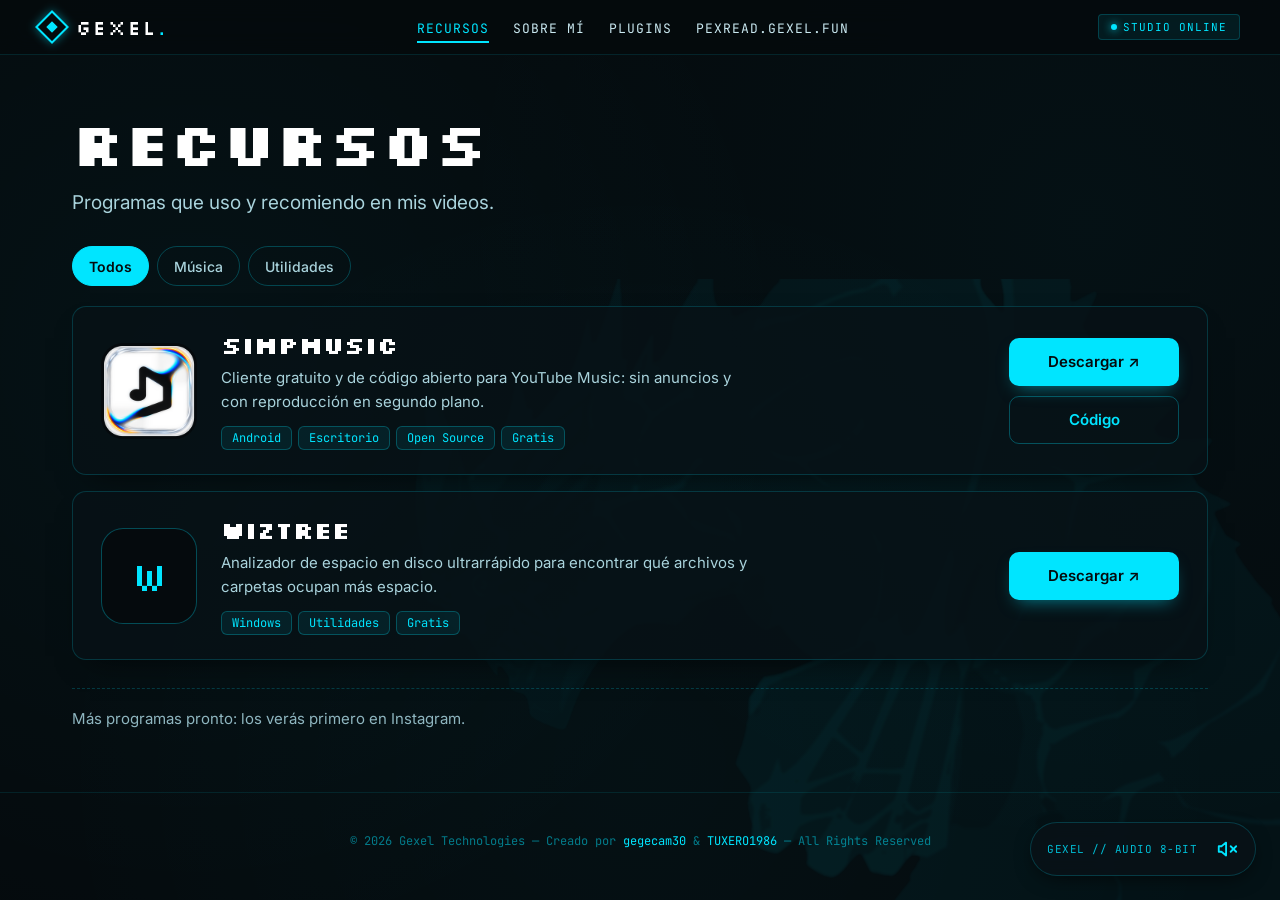
==== commit ab25413e: "Agregar WizTree a los recursos Co-authored-by: Copilot <223556219+Copilot@users.noreply.github.com>" ====
--- a/index.html
+++ b/index.html
@@ -283,6 +283,13 @@
         tags: ['Android', 'Escritorio', 'Open Source', 'Gratis'],
         category: 'Música',
       },
+      {
+        name: 'WizTree',
+        description: 'Analizador de espacio en disco ultrarrápido para encontrar qué archivos y carpetas ocupan más espacio.',
+        url: 'https://diskanalyzer.com/download',
+        tags: ['Windows', 'Utilidades', 'Gratis'],
+        category: 'Utilidades',
+      },
       // { name: '', description: '', url: '', repo: '', icon: 'img/', tags: [], category: '' },
     ];
 
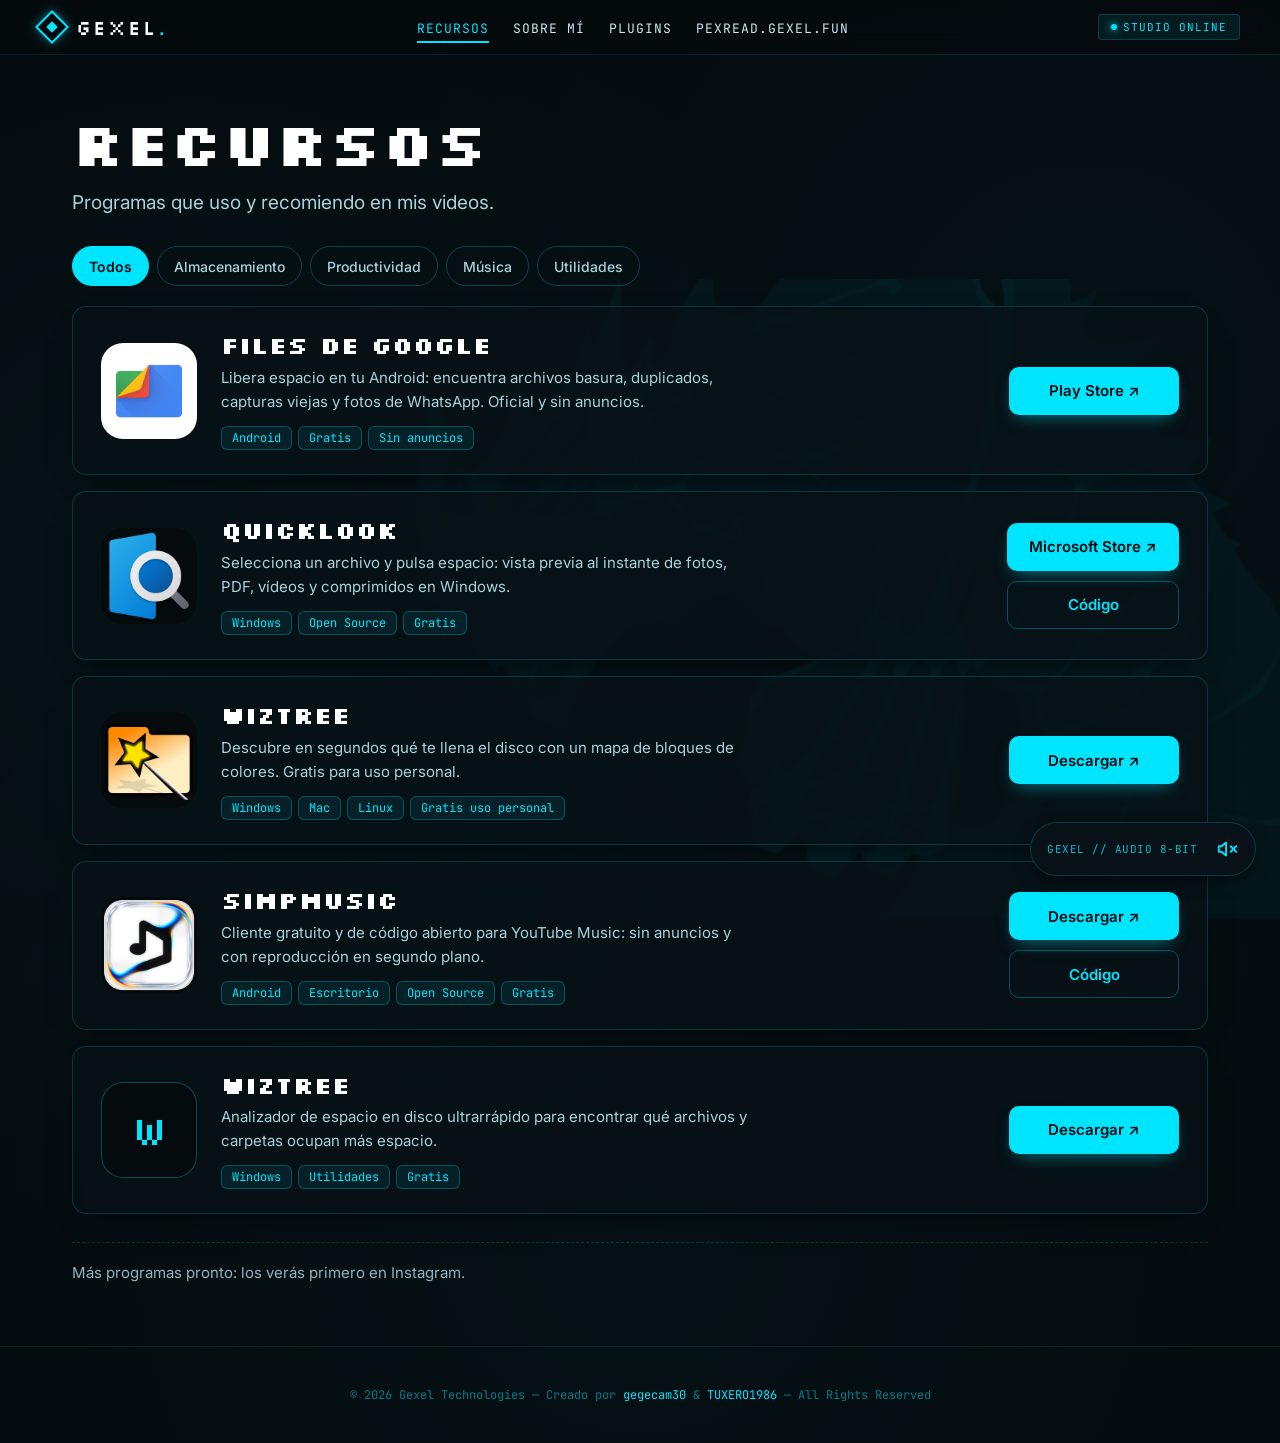
==== commit a2c67682: "Recursos: añade Files de Google, QuickLook y WizTree Co-Authored-By: Claude Opus 5.5 <noreply@anthro" ====
--- a/index.html
+++ b/index.html
@@ -274,6 +274,33 @@
     // El texto "Más programas pronto" se muestra solo al final.
     // ─────────────────────────────────────────────────────────────
     const RESOURCES = [
+      {
+        name: 'Files de Google',
+        description: 'Libera espacio en tu Android: encuentra archivos basura, duplicados, capturas viejas y fotos de WhatsApp. Oficial y sin anuncios.',
+        url: 'https://play.google.com/store/apps/details?id=com.google.android.apps.nbu.files',
+        icon: 'img/files-google.png',
+        tags: ['Android', 'Gratis', 'Sin anuncios'],
+        category: 'Almacenamiento',
+        cta: 'Play Store',
+      },
+      {
+        name: 'QuickLook',
+        description: 'Selecciona un archivo y pulsa espacio: vista previa al instante de fotos, PDF, vídeos y comprimidos en Windows.',
+        url: 'https://apps.microsoft.com/detail/9nv4bs3l1h4s',
+        repo: 'https://github.com/QL-Win/QuickLook',
+        icon: 'img/quicklook.png',
+        tags: ['Windows', 'Open Source', 'Gratis'],
+        category: 'Productividad',
+        cta: 'Microsoft Store',
+      },
+      {
+        name: 'WizTree',
+        description: 'Descubre en segundos qué te llena el disco con un mapa de bloques de colores. Gratis para uso personal.',
+        url: 'https://diskanalyzer.com/download',
+        icon: 'img/wiztree.png',
+        tags: ['Windows', 'Mac', 'Linux', 'Gratis uso personal'],
+        category: 'Almacenamiento',
+      },
       {
         name: 'SimpMusic',
         description: 'Cliente gratuito y de código abierto para YouTube Music: sin anuncios y con reproducción en segundo plano.',
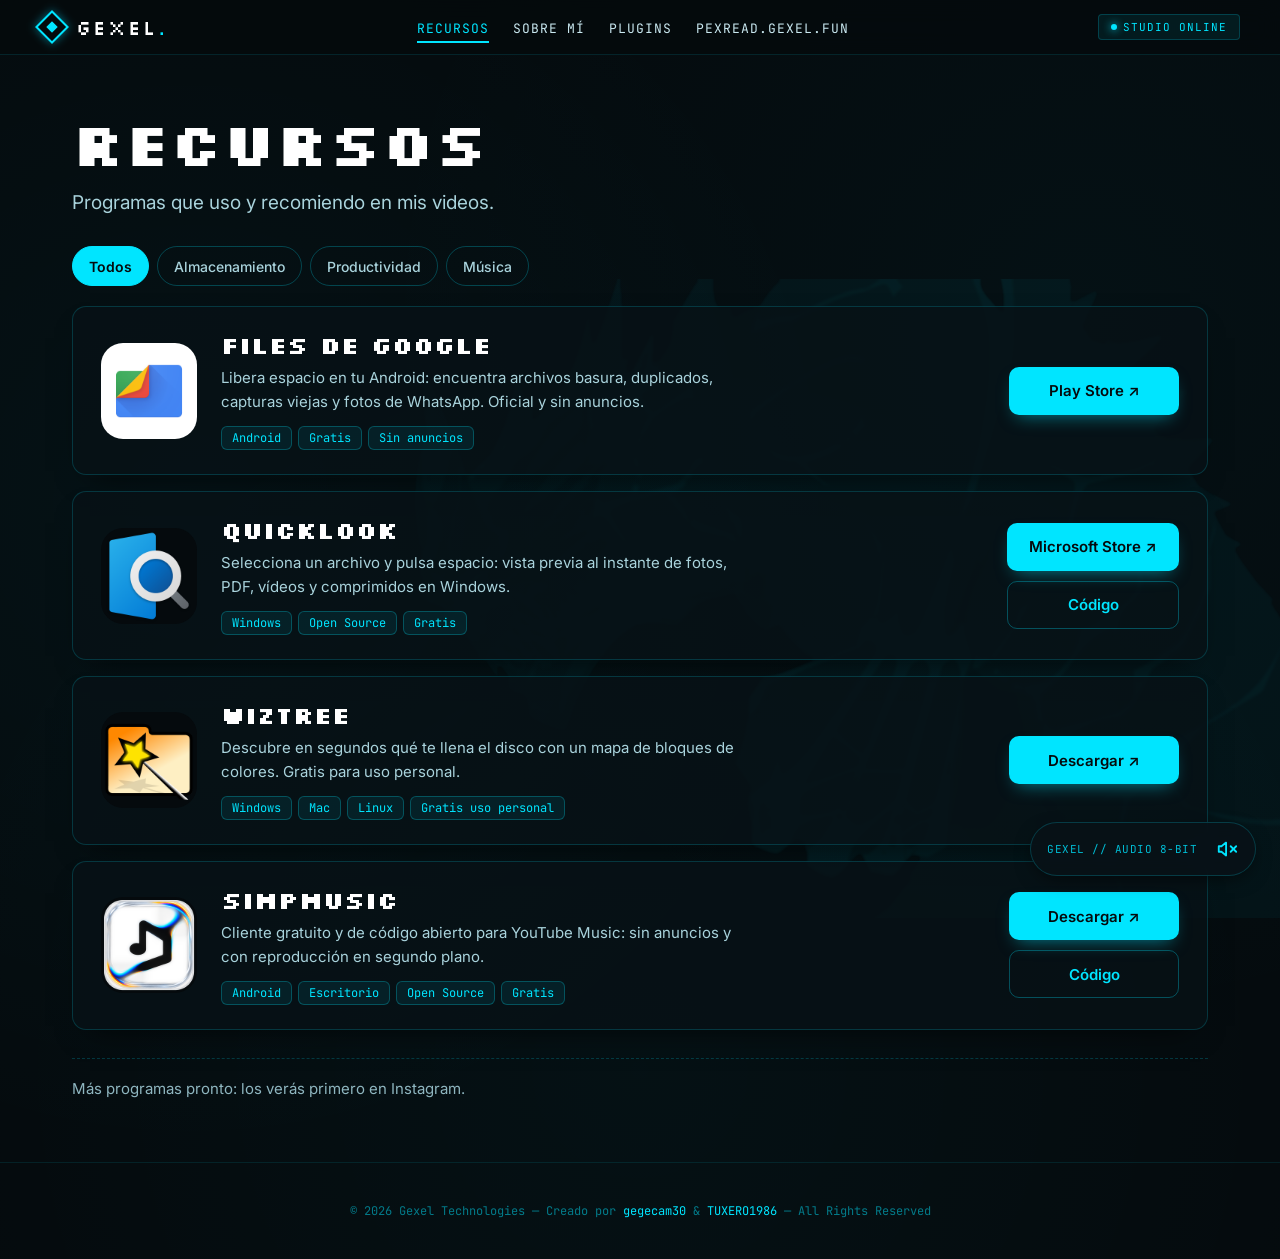
==== commit 15dcbfd2: "Recursos: quita WizTree duplicado (se queda la entrada con icono) Co-Authored-By: Claude Opus 5.5 <n" ====
--- a/index.html
+++ b/index.html
@@ -310,13 +310,6 @@
         tags: ['Android', 'Escritorio', 'Open Source', 'Gratis'],
         category: 'Música',
       },
-      {
-        name: 'WizTree',
-        description: 'Analizador de espacio en disco ultrarrápido para encontrar qué archivos y carpetas ocupan más espacio.',
-        url: 'https://diskanalyzer.com/download',
-        tags: ['Windows', 'Utilidades', 'Gratis'],
-        category: 'Utilidades',
-      },
       // { name: '', description: '', url: '', repo: '', icon: 'img/', tags: [], category: '' },
     ];
 
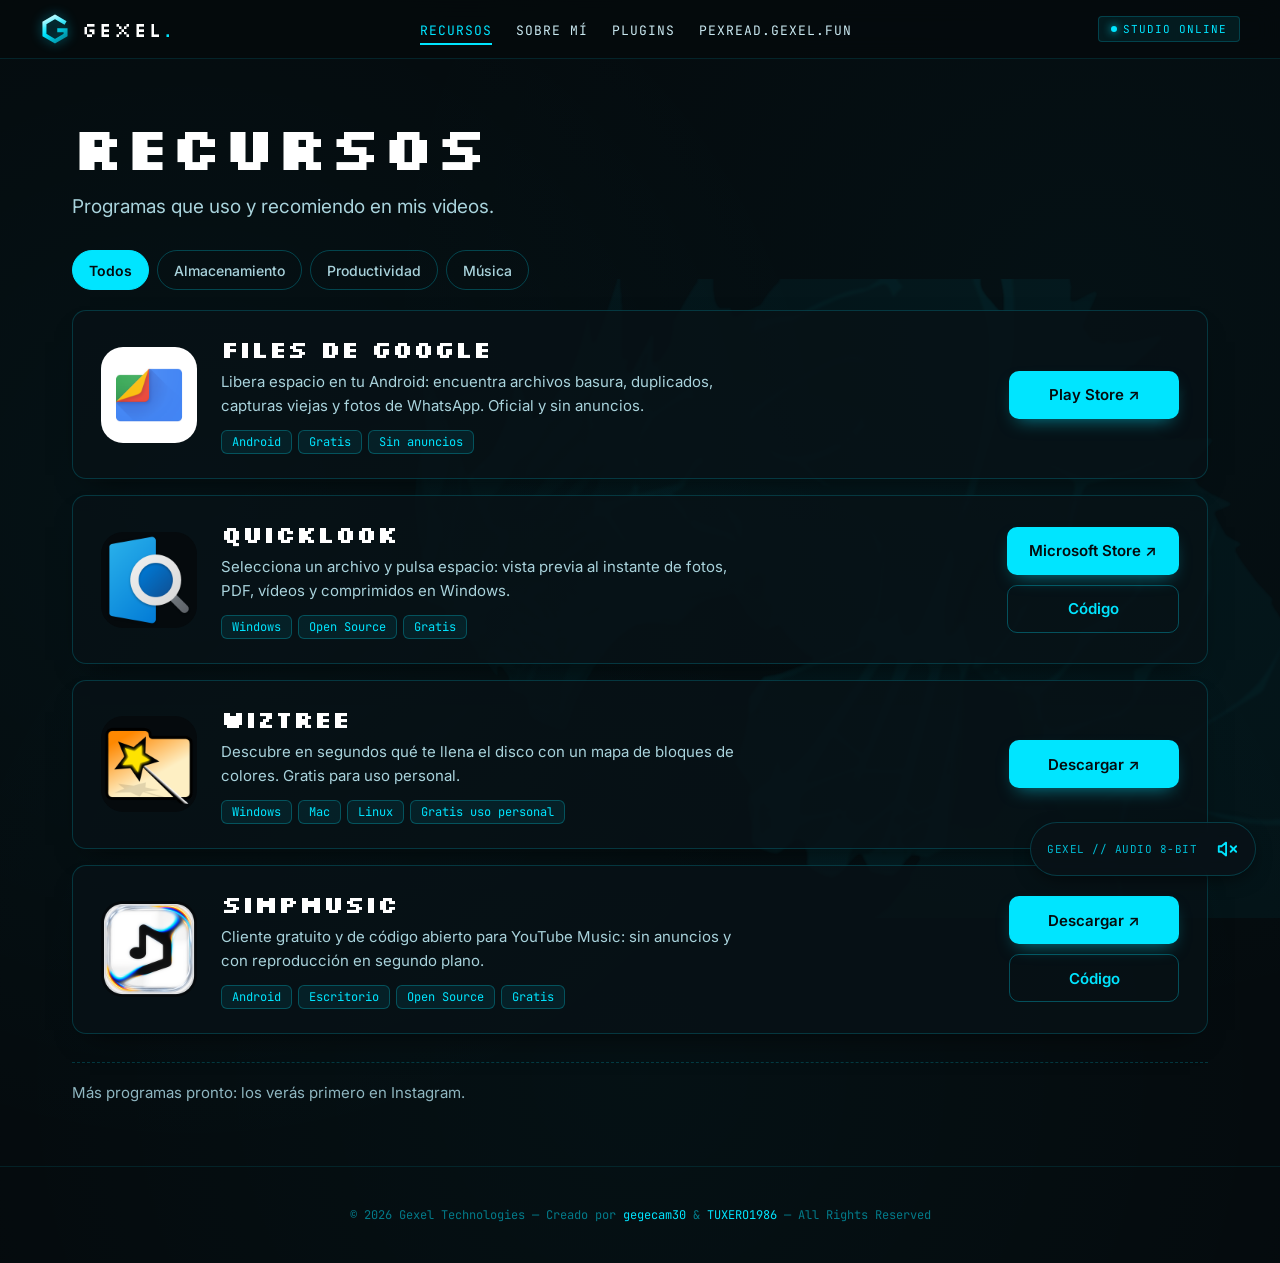
==== commit d81a8630: "Header: sustituye el cubo por el logo G hexagonal Co-Authored-By: Claude Opus 5.5 <noreply@anthropic" ====
--- a/index.html
+++ b/index.html
@@ -7,6 +7,7 @@
   <meta name="description" content="Programas que uso y recomiendo en mis videos." />
 
   <link rel="icon" href="icon.ico" type="image/x-icon">
+  <link rel="apple-touch-icon" href="apple-touch-icon.png">
 
   <link rel="preconnect" href="https://fonts.googleapis.com" />
   <link rel="preconnect" href="https://fonts.gstatic.com" crossorigin />
@@ -222,7 +223,7 @@
   <nav class="nav-hud">
     <div class="nav-container">
       <a href="index.html" class="brand-group" aria-label="Gexel, inicio">
-        <div class="brand-cube"></div>
+        <img class="brand-logo" src="logo.svg" alt="" width="30" height="30">
         <div class="brand-title">GEXEL<span>.</span></div>
       </a>
 
--- a/site.css
+++ b/site.css
@@ -130,14 +130,10 @@
     gap: 16px;
   }
   .brand-group { display: flex; align-items: center; gap: 12px; text-decoration: none; }
-  .brand-cube {
-    width: 24px; height: 24px;
-    border: 2px solid var(--cyan);
-    box-shadow: 0 0 10px var(--cyan-glow);
-    display: flex; align-items: center; justify-content: center;
-    transform: rotate(45deg);
-  }
-  .brand-cube::after { content: ''; width: 8px; height: 8px; background: var(--cyan); }
+  .brand-logo {
+    display: block; width: 30px; height: 30px;
+    filter: drop-shadow(0 0 6px var(--cyan-glow));
+  }
   .brand-title {
     font-family: 'Silkscreen', cursive;
     font-size: 20px; letter-spacing: 2px;
@@ -183,7 +179,7 @@
     .nav-menu { gap: 14px; }
     .nav-menu a { display: inline-block; font-size: 12px; padding: 16px 0 14px; letter-spacing: 0.5px; }
     .brand-title { display: none; }
-    .brand-cube { margin: 0 4px; }
+    .brand-logo { margin: 0 4px; }
   }
   @media (max-width: 340px) { .nav-menu { gap: 10px; } .nav-menu a { font-size: 11px; } }
 
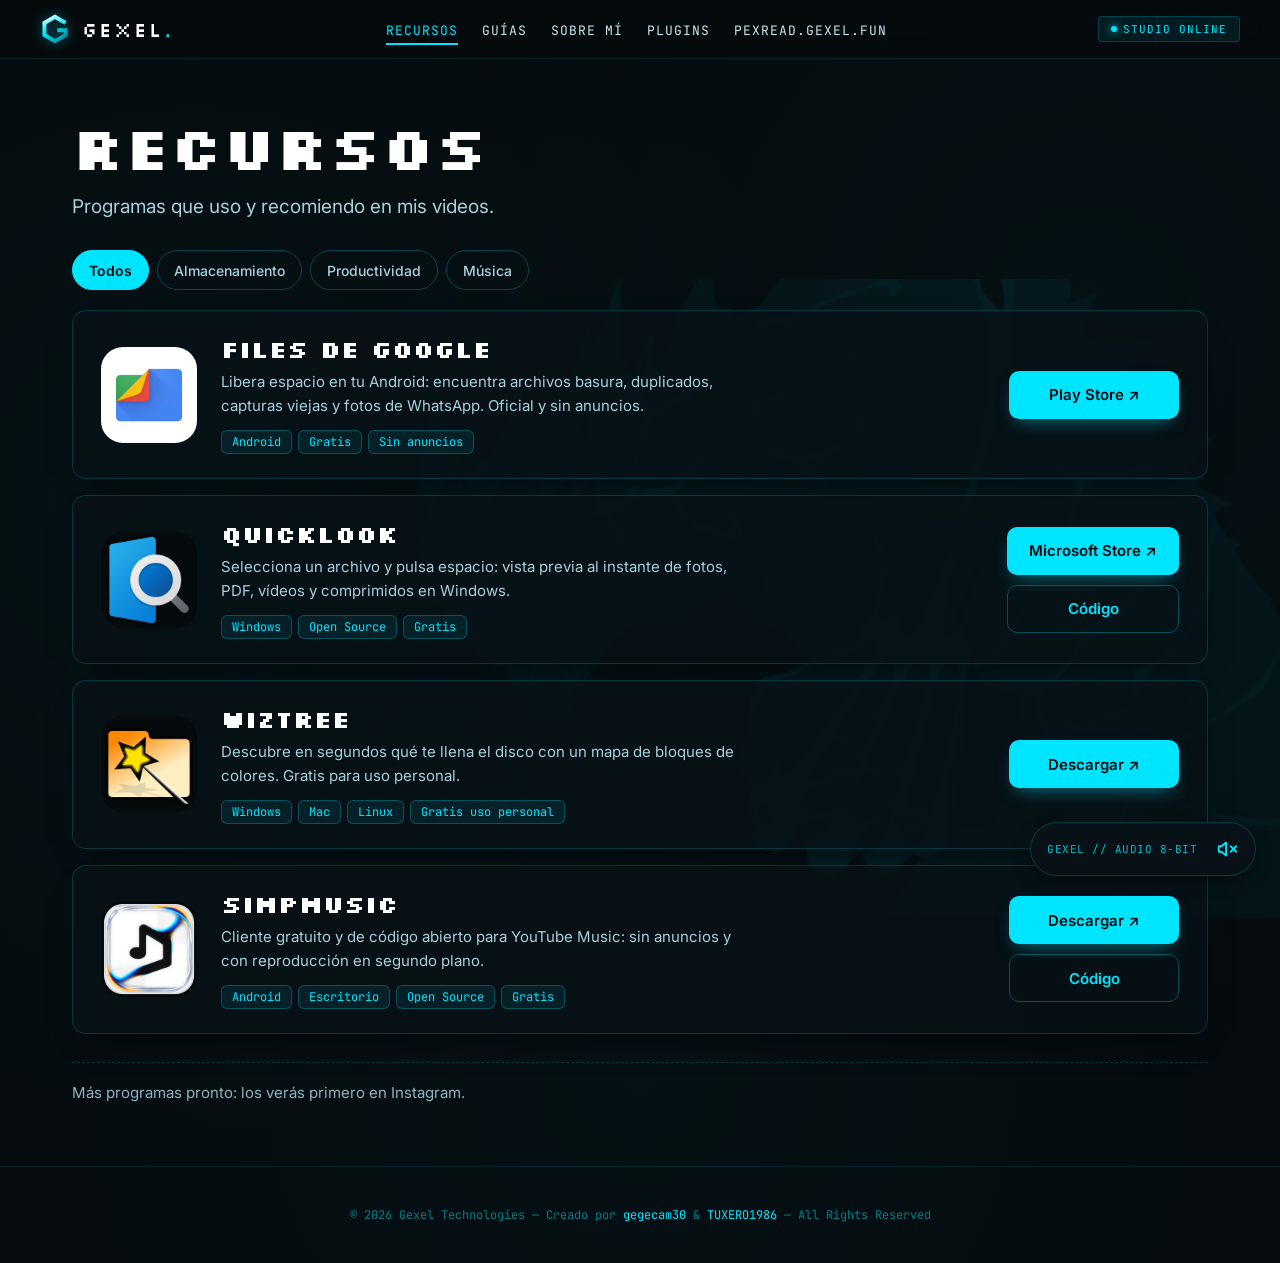
==== commit 0429afdd: "Guías: nueva sección con la guía de Fortnite en la nube Co-Authored-By: Claude Opus 5.5 <noreply@ant" ====
--- a/index.html
+++ b/index.html
@@ -229,6 +229,7 @@
 
       <ul class="nav-menu">
         <li><a href="index.html" aria-current="page">Recursos</a></li>
+        <li><a href="guias.html">Guías</a></li>
         <li><a href="sobre-mi.html">Sobre mí</a></li>
         <li><a href="plugins.html">Plugins</a></li>
         <li class="nav-ext"><a href="https://pexread.gexel.fun" target="_blank" rel="noopener">pexread.gexel.fun</a></li>
